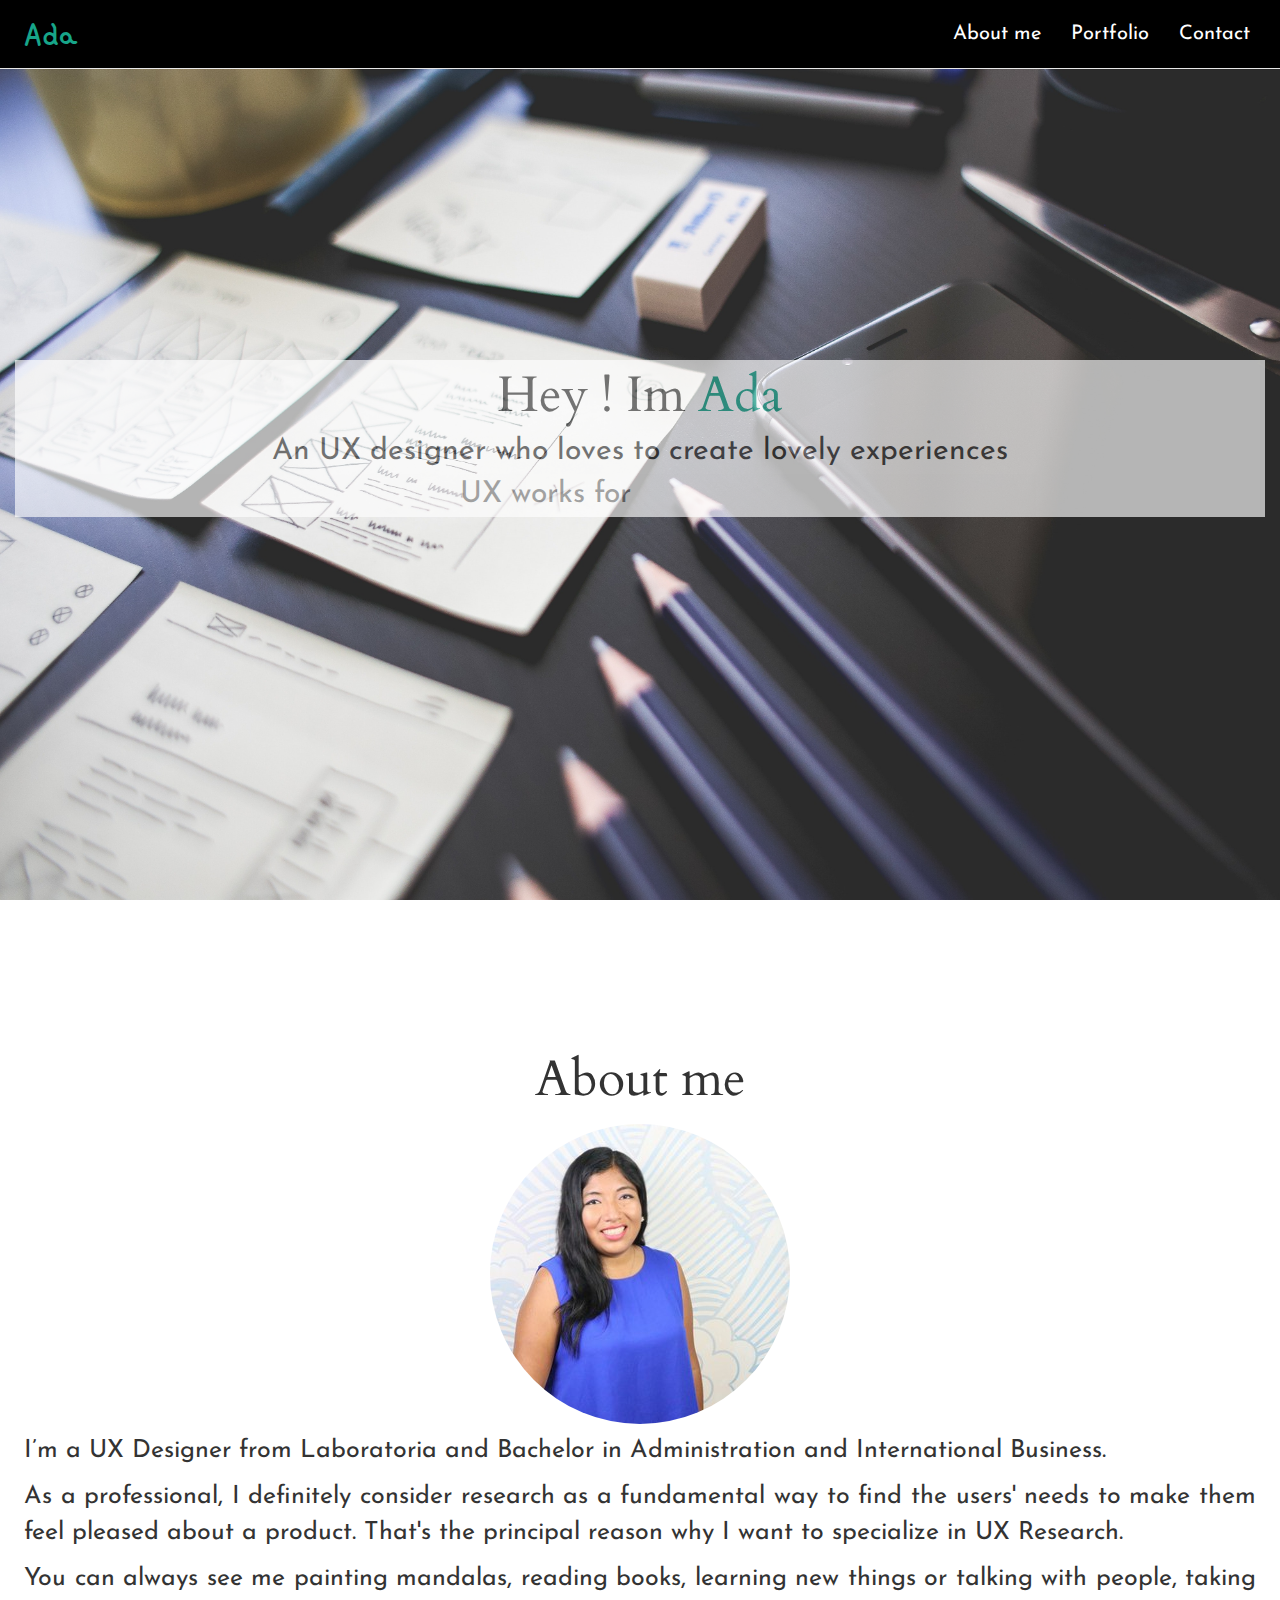
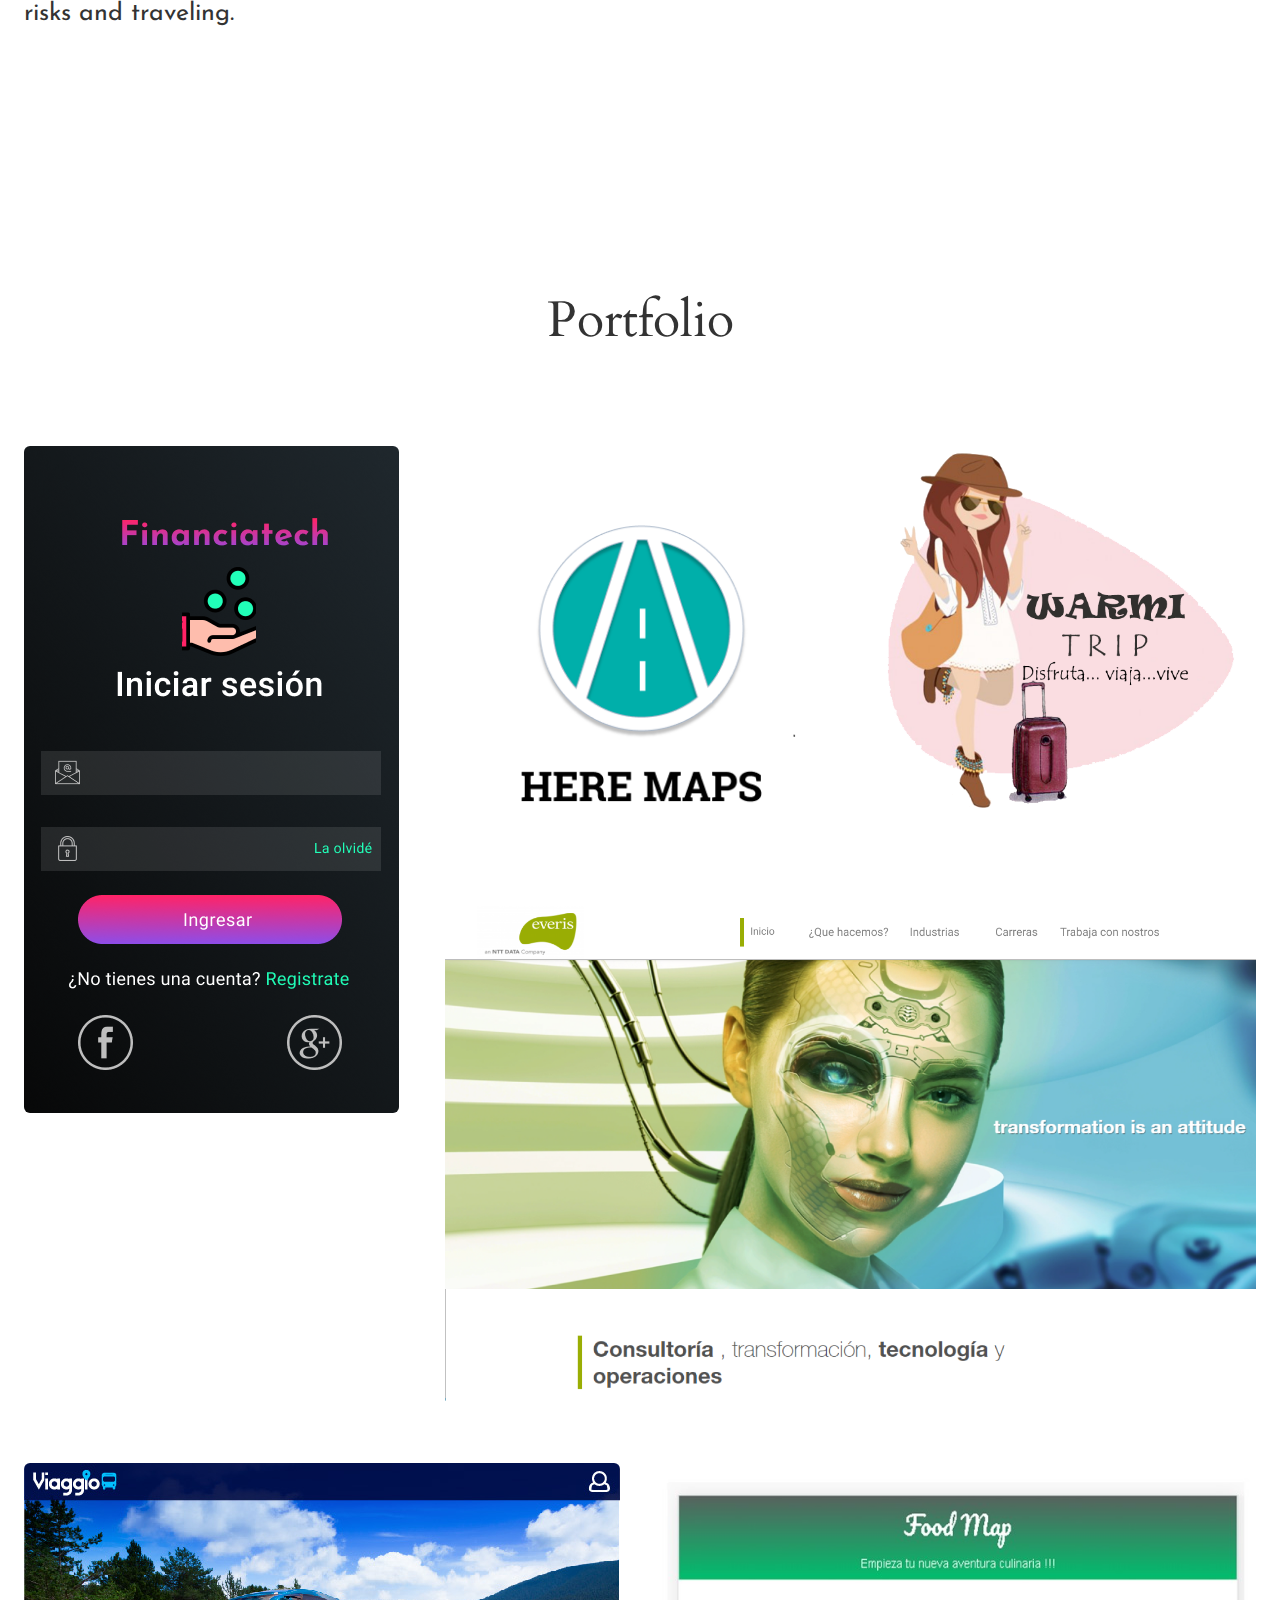
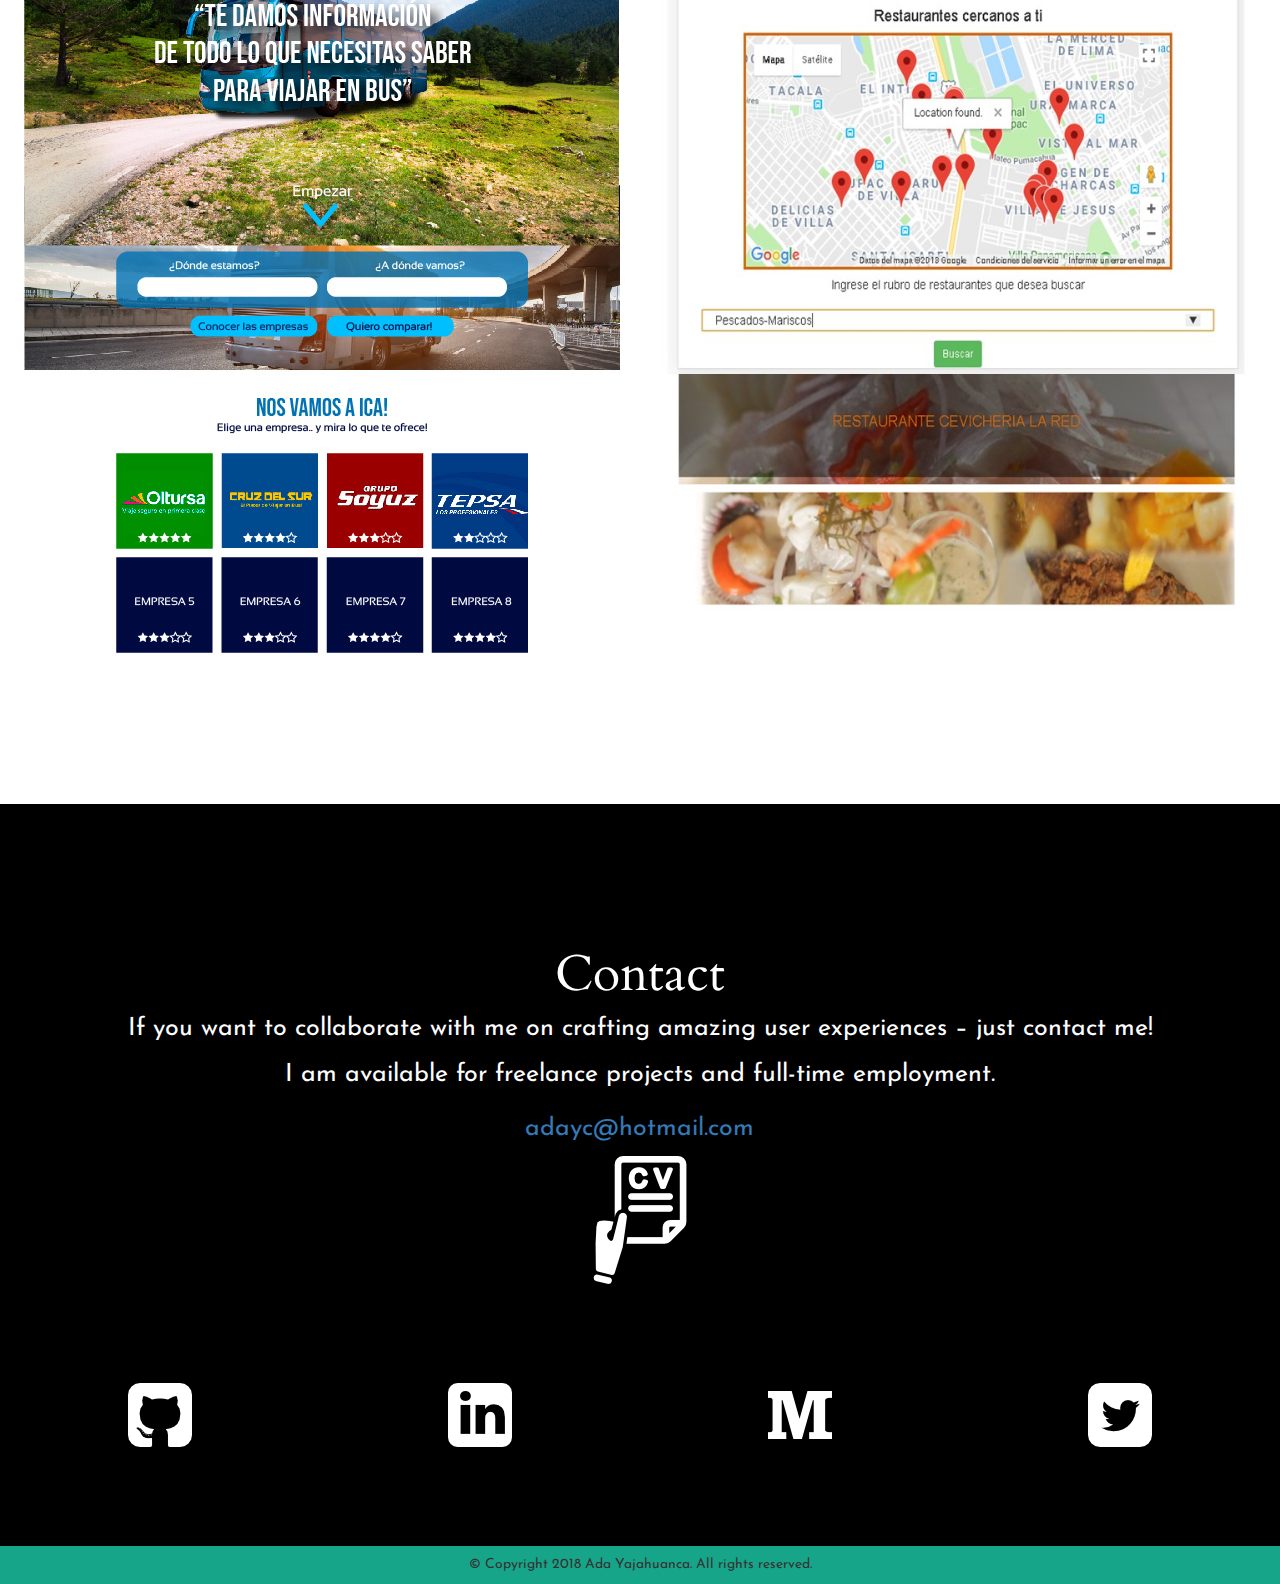
==== index.html @ a83bf4f7 "Añadiendo archivos" ====
<!DOCTYPE html>
<html lang="es">

<head>
  <meta charset="UTF-8">
  <meta name="viewport" content="width=device-width, initial-scale=1.0">
  <meta http-equiv="X-UA-Compatible" content="ie=edge">
  <title>Ada</title>
  <!-- Hojas de estilo para iconos -->
  <link href="https://maxcdn.bootstrapcdn.com/font-awesome/4.7.0/css/font-awesome.min.css" rel="stylesheet" integrity="sha384-wvfXpqpZZVQGK6TAh5PVlGOfQNHSoD2xbE+QkPxCAFlNEevoEH3Sl0sibVcOQVnN"
    crossorigin="anonymous">
  <!-- Fuentes externas -->
  <link href="https://fonts.googleapis.com/css?family=Josefin+Sans:100,300,400,600,700" rel="stylesheet">
  <link href="https://fonts.googleapis.com/css?family=Cardo:400,700" rel="stylesheet">
  <link href="https://fonts.googleapis.com/css?family=Gamja+Flower|Pacifico|Permanent+Marker" rel="stylesheet">
  <link rel="shortcut icon" href="assets/images/brand.png" type="image/x-icon">
  <!-- Hojas de estilo de Bootstrap  -->
  <link type="text/css" rel="stylesheet" href="vendors/bootstrap/css/bootstrap.min.css" />
  <!-- Hojas de estilo personalizadas este proyecto  -->
  <link href="css/main.css" rel="stylesheet">
</head>

<body>
  <header class="container-fluid">
    <div class="row">
      <nav class="navbar navbar-default navbar-fixed-top size-nav bg-black">
        <div class="container-fluid  border-none ">
          <!-- Logo y menú desplegable para menú hamburguesa-->
          <div class="navbar-header  border-none padding">
            <button type="button" class="navbar-toggle collapsed   border-none" data-toggle="collapse" data-target="#bs-example-navbar-collapse-1"
              aria-expanded="false">

              <span class="sr-only">Toggle navigation</span>
              <span class="icon-bar"></span>
              <span class="icon-bar"></span>
              <span class="icon-bar"></span>

            </button>
            <a class="navbar-brand brand-text marine" href="#">Ada</a>
          </div>
          <!-- Lista de links -->
          <div class="collapse navbar-collapse text-center padding" id="bs-example-navbar-collapse-1">
            <div class="flex">
              <ul class="nav navbar-nav">
                <li>
                  <a href="#who" data-scroll class="text-white"> About me</a>
                </li>
               
                <li>
                  <a href="#portfolio" data-scroll class="text-white">Portfolio</a>
                </li>
                <li>
                  <a href="#contact" data-scroll class="text-white">Contact</a>
                </li>

              </ul>
            </div>
          </div>
          <!-- /.navbar-collapse -->
        </div>
        <!-- /.container-fluid -->
      </nav>
    </div>
  </header>
  <main>

    <section class=" ">
      <div class="container-fluid">
        <div class="row">
          <div class="col-xs-12   banner text-center ">
            <div class=" bg-transparent text-center cardo-text "> Hey ! Im
              <span class="marine cardo-text">Ada</span>
            </div>
            <div class=" text-center bg-transparent"> An UX designer who loves to create lovely experiences</div>

            <div class="bg-transparent">
              <span class="bg-transparent">UX works for </span>
              <div class="dropping-texts marine">
                <div class="">Developers</div>
                <div>Designers</div>
                <div>Coders</div>
                <div>Everyone!</div>
              </div>
            </div>
          </div>



        </div>

      </div>
    </section>


    <section id="who" class=" padding text-section ">
      <div class="container-fluid">
        <div class="row">

          <div class="col-xs-12">
            <div class="cardo-text text-center padding-section ">
              About me
            </div>
          </div>
        </div>


        <div class="row bottom">
<div class="">
    <div class="col-xs-12 flex-img padding">
        <img class="img-responsive  img-circle text-center" src="assets/images/ada-portfolio.jpg" alt="Imagen de usuario">
      </div>
    <div class="col-xs-12 text-justify ">



        <p>
          I’m a UX Designer from Laboratoria and Bachelor in Administration and International Business.
        </p>

        <p>
          As a professional, I definitely consider research as a fundamental way to find the users' needs to make them feel pleased
          about a product. That's the principal reason why I want to specialize in UX Research.
          <!-- Soy UX Designer egresada de Laboratoria y Bachiller en Administración de negocios internacionales. Considero a la investigación
              como un medio fundamental para encontrar las necesidades de los usuarios y satisfacerlas. Es por ello que deseo
              especializarme en UX Research.   Siempre puedes encontrarme pintando mándalas, leyendo un libro, aprendiendo cosas nuevas o conversando con las personas,
              tomando riesgos y viajando.-->
        </p>

        <p>
          You can always see me painting mandalas, reading books, learning new things or talking with people, taking risks and traveling.
        </p>


      </div>





      


</div>

          
        </div>

      </div>



    </section>


    <section id="portfolio" class=" padding text-section ">
      <div class="container-fluid ">
        <div class="row">

          <div class="col-xs-12">
            <div class="cardo-text text-center padding-section bottom">
              Portfolio
            </div>
          </div>
        </div>


        <div class="row bottom ">

            <div class=" col-xs-12 col-sm-4 col-lg-4">


                <div class="zoom">
                  <a >
                    <img class="img-rounded img-responsive " src="assets/images/financiatech.png" alt="Logo de aplicación" data-toggle="modal" data-target="#modalfinanciatech">
                  </a>
                </div>
    
                <!--Modal Financiatech-->
                <div class="modal fade text-modal" id="modalfinanciatech" tabindex="-1" role="dialog" aria-labelledby="myModalLabel">
                  <div class="modal-dialog" role="document">
                    <div class="modal-content">
                      <div class="modal-header">
                        <button type="button" class="close" data-dismiss="modal" aria-label="Close">
                          <span aria-hidden="true">&times;</span>
                        </button>
                        <h3 class="modal-title text-center" id="myModalLabel">Financiatech!</h3>
                        <div class="col-xs-6  text-center  ">
    
                          <a class="btn  btn-marine " href="https://github.com/adayc/financiate" target="_blank" role="button">
                            <img src="assets/images/github-marine.png" alt="Imagen de usuario"> View project
    
                          </a>
                        </div>
                        <div class="col-xs-6   text-center">
    
                          <a class="btn btn-marine " href="https://marvelapp.com/85jc571/screen/40120446" target="_blank" role="button">
                            <img src="assets/images/demo.png" alt="Imagen de usuario"> View demo
    
    
                          </a>
                        </div>
                      </div>
                      <div class="modal-body">
                        <h4>Features</h4>
                        <p>
                            Financiatech is an online financial advisor that allows you to invest the savings of young professionals between 18 and 30 years. This financial adviser guides the investment according to the profile that each person has and takes as objectives the motivations, as well as the goals of each one.
                        </p>
                        <h4>Tools used in the project</h4>
                        <p>
                          <ul type="none">
                            <li>
                              -Testing Tools
                            </li>
                            <li>
                              -Affinity map
                            </li>
                            <li>
                              -User personas
                            </li>
                            <li>
                              -Figma
                            </li>
                            <li>
                              -Marvel
                            </li>
                            <li>
                              -User research
                            </li>
                            <li>
                                -Paper prototyping
                              </li>
                          </ul>
                        </p>
                      </div>
    
                    </div>
                  </div>
                </div>
    
              </div>

              <div class=" col-xs-12 col-sm-4 col-lg-4">


                  <div class="zoom">
                    <a >
                      <img class="img-rounded img-responsive " src="assets/images/here.png" alt="Logo de aplicación" data-toggle="modal" data-target="#modalhere">
                    </a>
                  </div>
      
                  <!--Modal Here Maps-->
                  <div class="modal fade text-modal" id="modalhere" tabindex="-1" role="dialog" aria-labelledby="myModalLabel">
                    <div class="modal-dialog" role="document">
                      <div class="modal-content">
                        <div class="modal-header">
                          <button type="button" class="close" data-dismiss="modal" aria-label="Close">
                            <span aria-hidden="true">&times;</span>
                          </button>
                          <h3 class="modal-title text-center" id="myModalLabel">Here Maps</h3>
                          <div class="col-xs-6  text-center  ">
      
                            <a class="btn  btn-marine " href="https://github.com/adayc/heremaps" target="_blank" role="button">
                              <img src="assets/images/github-marine.png" alt="Imagen de usuario"> View project
      
                            </a>
                          </div>
                          <div class="col-xs-6   text-center">
      
                            <a class="btn btn-marine " href="https://marvelapp.com/32j9ic5/screen/40552743" target="_blank" role="button">
                              <img src="assets/images/demo.png" alt="Imagen de usuario"> View demo
      
      
                            </a>
                          </div>
                        </div>
                        <div class="modal-body">
                          <h4>Features</h4>
                          <p>
                              It is a mobile application that allows users to track and monitor routes that take place on outdoor / outdoor trails, aimed at lovers of adventure activities (mountains, lakes, parks, etc.) in Peru. This app allows you to search nearby routes, record them and share photos, videos in real time. In addition to access offline maps and share your location in real time.
                          </p>
                          <h4>Tools used in the project</h4>
                          <p>
                            <ul type="none">
                              <li>
                                -User research
                              </li>
                              <li>
                                -Testing Tools
                              </li>
                              <li>
                                -Prototyping interaction
                              </li>
                              <li>
                                -Figma
                              </li>
                              <li>
                                -Marvel
                              </li>
                              <li>
                                -Maps
                              </li>
                            </ul>
                          </p>
                        </div>
      
                      </div>
                    </div>
                  </div>
      
                </div>
      
                <div class=" col-xs-12  col-sm-4 col-lg-4">


                    <div class="zoom">
                      <a >
                        <img class="img-rounded img-responsive " src="assets/images/logomujerchica.png" alt="Logo de aplicación" data-toggle="modal" data-target="#modalWarmi">
                      </a>
                    </div>
        
                    <!--Modal Warmi-->
                    <div class="modal fade text-modal" id="modalWarmi" tabindex="-1" role="dialog" aria-labelledby="myModalLabel">
                      <div class="modal-dialog" role="document">
                        <div class="modal-content">
                          <div class="modal-header">
                            <button type="button" class="close" data-dismiss="modal" aria-label="Close">
                              <span aria-hidden="true">&times;</span>
                            </button>
                            <h3 class="modal-title text-center" id="myModalLabel">Warmi trip</h3>
                            <div class="col-xs-6  text-center  ">
        
                              <a class="btn  btn-marine " target="_blank" role="button" href="https://github.com/adayc/warmi-trip" >
                                <img src="assets/images/github-marine.png" alt="Imagen de usuario"> View project
        
                              </a>
                            </div>
                            <div class="col-xs-6   text-center">
        
                              <a class="btn btn-marine " target="_blank" role="button" href="https://adayc.github.io/warmi-trip/">
                                <img src="assets/images/demo.png" alt="Imagen de usuario"> View demo
        
        
                              </a>
                            </div>
                          </div>
                          <div class="modal-body">
                            <h4>Features</h4>
                            <p>
                                Warmi trip is a social network oriented only for traveling women. In this you can post photos as well as plan them with a
                                budget and suggestions. In addition to this we offer an emergency button in case you find yourself in
                                a dangerous situation and need help.
                            </p>
                            <h4>Tools used in the project</h4>
                            <p>
                                <ul type="none">
                                    <li>
                                      -HTML5
                                    </li>
                                    <li>
                                      -CSS3
                                    </li>
                                    <li>
                                      -JQuery
                                    </li>
                                    <li>
                                      -User research
                                    </li>
                                    <li>
                                      -Bootstrap
                                    </li>
                                    <li>
                                      -Marvel
                                    </li>
                                  </ul>
                            </p>
                          </div>
        
                        </div>
                      </div>
                    </div>
        
                  </div>
            


              <div class=" col-xs-12 col-sm-12 col-lg-8">


                <div class="zoom">
                  <a >
                    <img class="img-rounded img-responsive " src="assets/images/talentgo.png" alt="Logo de aplicación" data-toggle="modal" data-target="#modaltalentgo">
                  </a>
                </div>
    
                <!--Modal Talent Go-->
                <div class="modal fade text-modal z-index" id="modaltalentgo" tabindex="-1" role="dialog" aria-labelledby="myModalLabel">
                  <div class="modal-dialog" role="document">
                    <div class="modal-content">
                      <div class="modal-header">
                        <button type="button" class="close" data-dismiss="modal" aria-label="Close">
                          <span aria-hidden="true">&times;</span>
                        </button>
                        <h3 class="modal-title text-center" id="myModalLabel">TalentGo - Everis</h3>
                        <div class="col-xs-6  text-center  ">
    
                          <a class="btn  btn-marine " href="https://github.com/adayc/TalentGo-Everis" target="_blank" role="button">
                            <img src="assets/images/github-marine.png" alt="Imagen de usuario"> View project
    
                          </a>
                        </div>
                        <div class="col-xs-6   text-center">
    
                          <a class="btn btn-marine " href="https://marvelapp.com/4066a1d/screen/38906794" target="_blank" role="button">
                            <img src="assets/images/demo.png" alt="Imagen de usuario"> View demo
    
    
                          </a>
                        </div>
                      </div>
                      <div class="modal-body">
                        <h4>Features</h4>
                        <p>
                            It is a virtual platform in which the applicant will have access to a profile where they will be able to test their technical skills, and the recruiter will have access to them, being able to corroborate them; this way you can evaluate them in an efficient way, saving time and money. At the same time, the recruiter will have access to a profile in which they can constantly check the stages of their requirements processes, access data from past candidates and be able to better filter the needs in terms of the profile sought.
                        </p>
                        <h4>Tools used in the project</h4>
                        <p>
                          <ul type="none">
                            <li>
                              -Moments
                            </li>
                            <li>
                              -Archetype
                            </li>
                            <li>
                              -Diagram design
                            </li>
                            <li>
                              -Service design 
                            </li>
                            <li>
                              -Marvel
                            </li>
                            <li>
                              -Figma
                            </li>
                          </ul>
                        </p>
                      </div>
    
                    </div>
                  </div>
                </div>
    
              </div>

         


          
              <div class=" col-xs-12 col-sm-6 col-lg-6">


            <div class="zoom">
              <a>
                <img class="img-rounded img-responsive " src="assets/images/viaggio.jpg" alt="Logo de aplicación" data-toggle="modal" data-target="#modalViaggio">
              </a>
            </div>

            <!--Modal Viaggio-->
            <div class="modal fade text-modal" id="modalViaggio" tabindex="-1" role="dialog" aria-labelledby="myModalLabel">
              <div class="modal-dialog" role="document">
                <div class="modal-content">
                  <div class="modal-header">
                    <button type="button" class="close" data-dismiss="modal" aria-label="Close">
                      <span aria-hidden="true">&times;</span>
                    </button>
                    <h3 class="modal-title text-center" id="myModalLabel">Viaggio</h3>
                    <div class="col-xs-6  text-center  ">

                      <a class="btn  btn-marine " href="https://github.com/adayc/web-buses" target="_blank" role="button">
                        <img src="assets/images/github-marine.png" alt="Imagen de usuario"> View project

                      </a>
                    </div>
                    <div class="col-xs-6   text-center">

                      <a class="btn btn-marine " href="https://marvelapp.com/2jgha7h/screen/38636406" target="_blank" role="button">
                        <img src="assets/images/demo.png" alt="Imagen de usuario"> View demo


                      </a>
                    </div>
                  </div>
                  <div class="modal-body">
                    <h4>Features</h4>
                    <p>
                      Viaggio is a website that allows you to make comparisons between the main services provided by interprovincial buses, and
                      also shows a map with the route and stops. All this with the aim of providing comfort and safety to
                      passengers who choose a bus.
                    </p>
                    <h4>Tools used in the project</h4>
                    <p>
                      <ul type="none">
                        <li>
                          -Storytelling
                        </li>
                        <li>
                          -Affinity map
                        </li>
                        <li>
                          -User personas
                        </li>
                        <li>
                          -Adobe illustrator
                        </li>
                        <li>
                          -Marvel
                        </li>
                        <li>
                          -Content prototype
                        </li>
                      </ul>
                    </p>
                  </div>

                </div>
              </div>
            </div>

          </div>

      
  
            <div class=" col-xs-12 col-sm-6 col-lg-6">


                <div class="zoom">
                  <a>
                    <img class="img-rounded img-responsive " src="assets/images/foodmap.jpg" alt="Logo de aplicación" data-toggle="modal" data-target="#modalFoodmap">
                  </a>
                </div>
    
                <!--Modal Foodmap-->
                <div class="modal fade text-modal" id="modalFoodmap" tabindex="-1" role="dialog" aria-labelledby="myModalLabel">
                  <div class="modal-dialog" role="document">
                    <div class="modal-content">
                      <div class="modal-header">
                        <button type="button" class="close" data-dismiss="modal" aria-label="Close">
                          <span aria-hidden="true">&times;</span>
                        </button>
                        <h3 class="modal-title text-center" id="myModalLabel">Foodmap</h3>
                        <div class="col-xs-6  text-center  ">
    
                          <a class="btn  btn-marine "  href="https://github.com/adayc/foodmap" target="_blank" role="button">
                            <img src="assets/images/github-marine.png" alt="Imagen de usuario"> View project
    
                          </a>
                        </div>
                        <div class="col-xs-6   text-center">
    
                          <a class="btn btn-marine " href="https://adayc.github.io/foodmap/" target="_blank" role="button">
                            <img src="assets/images/demo.png" alt="Imagen de usuario"> View demo
    
    
                          </a>
                        </div>
                      </div>
                      <div class="modal-body">
                        <h4>Features</h4>
                        <p>
                        
                            FoodMap is an application that allows you to find restaurants near your location according to the area, among them we have
                            typical food, fish and seafood, etc. Additional to this shows the location, capacity, payment methods
                            of the restaurant, if it is petfriendly and its website.
                        </p>
                        <h4>Tools used in the project</h4>
                        <p>
                            <ul type="none">
                                <li>
                                  -HTML5
                                </li>
                                <li>
                                  -CSS3
                                </li>
                                <li>
                                  -JQuery
                                </li>
                                <li>
                                  -User research
                                </li>
                                <li>
                                  -Figma
                                </li>
                                <li>
                                  -Marvel
                                </li>
                              </ul>
                          </ul>
                        </p>
                      </div>
    
                    </div>
                  </div>
                </div>
    
              </div>






        </div>

      </div>
    </section>


    <section id="contact" class="bg-black text-white ">
      <div class="container-fluid ">


        <div class="row">
            <div class="col-xs-12">
                <div class="cardo-text text-center padding-section">
                Contact
                </div>
              </div>
        </div>




        <div class="row  text-section">

          <div class=" col-xs-12   text-center      ">



            <p>
              If you want to collaborate with me on crafting amazing user experiences – just contact me!


            </p>




            <p>
              I am available for freelance projects and full-time employment.
            </p>


          </div>
          <div class="  col-sm-4 col-sm-offset-4  col-xs-12 text-center padding  ">
            <a class="" href="to:adayc@hotmail.com?subject=Hi, Ada!">adayc@hotmail.com</a>
          </div>
          <div class="  col-sm-4 col-sm-offset-4  col-xs-12 text-center bottom  ">
            <a href="assets/cv.pdf" download>
              <img src="assets/images/downloadcv.png" alt="Logo de aplicación">
            </a>
          </div>









        </div>
        <div class="row bottom">


          <div class="col-xs-3 text-center padding  ">
            <a href="https://github.com/adayc" target="_blank">
              <img class="" src="assets/images/github-white.png" alt="Logo de aplicación">
            </a>
          </div>


          <div class="col-xs-3 text-center padding ">
            <a href="https://www.linkedin.com/in/adayajahuanca/" target="_blank">
              <img class="" src="assets/images/linkedin-white.png" alt="Logo de aplicación">
            </a>


          </div>
          <div class="col-xs-3 text-center padding ">

            <a href="https://medium.com/@adayc" target="_blank">
              <img class="" src="assets/images/medium-white.png" alt="Logo de aplicación">
            </a>
          </div>



          <div class="col-xs-3 text-center padding ">
            <a href="https://twitter.com/adayc2703" target="_blank">
              <img class="" src="assets/images/twitter-white.png" alt="Logo de aplicación">
            </a>

          </div>



        </div>

      </div>



    </section>

  </main>




  <footer class=" text-center padding">
    © Copyright 2018 Ada Yajahuanca. All rights reserved.
  </footer>
  <!-- Js de Jquery-->
  <script type="text/javascript" src="vendors/js/jquery-3.2.1.min.js"></script>
  <!-- Js de bootstrap-->
  <script type="text/javascript" src="vendors/bootstrap/js/bootstrap.min.js"></script>
  <!-- Js para la página-->
  <script src="js/smooth.js"></script>
  <script type="text/javascript" src="js/app.js"></script>
</body>

</html>
---- css/main.css ----
/*Configuracion inicial de la página*/
/*Resetendo el layout */
* {
  box-sizing: border-box;
  margin: 0;
  padding: 0;
  font-family: 'Josefin Sans', sans-serif;
}



.flex{
  display: flex;
  justify-content: center;

}

.flex-img{
  display: flex;
  justify-content: center;

}

.marine{
  color: #17A589 !important ;
}

.padding{
  padding: 1vh;
}

.size-nav{
  font-size:2rem;
}
.bg-black{
  background-color: black;
}

.text-white{
  color: white !important;
}
a.text-white:hover{
  color: #17A589  !important;
  text-decoration: underline !important;
}
.brand-text{
  font-family: 'Gamja Flower', cursive;
  font-size: 4rem;
}

.cardo-text{
  font-family: 'Cardo', serif;
  font-size: 5rem;
}

.text-section{
  font-size: 2rem;
}

.padding-section{
  padding-top:15vh;
 
}

.bottom{
  padding-bottom:10vh;
 
}

.zoom:hover{
  
  -webkit-transform: scale(1.1);
  -moz-transform: scale(1.1);
  transform: scale(1.1);
  -webkit-box-shadow: 6px 10px 41px 5px rgba(0,0,0,0.33);
-moz-box-shadow: 6px 10px 41px 5px rgba(0,0,0,0.33);
box-shadow: 6px 10px 41px 5px rgba(0,0,0,0.33);
margin-top: 1vh;
 }

 .btn-marine {
 color: #17A589 !important ;
   margin: 2vh;
   padding: 2vh;
 }

 .text-modal{
font-size: 1.5rem;
 }


 footer{
  background-color: #17A589 !important ;
  
 }
@media screen and (min-width: 768px) {
  .flex{
    
    justify-content: flex-end;
  
  }
  .flex-section{
    display: flex;
    justify-content: center;
  
  }
  .text-section{
    font-size: 2.5rem;
  }
}

/* 

 
a.text-black{
color:#000 !important;
}

a.text-black:hover{
  text-decoration:underline !important;
  color: red;
}

/*
body{
/*  background-color:#F7484E;
}

.bg-white{
  background-color:white;
}
.border-radius{
  border: 2px solid #F46E5B;
 margin-bottom:2rem;

  border-radius: 50px 20px;
}
.margin-top{
  margin-top: 12vh;
}

.padding-top{
  padding-top:0vh;
}

.padding-bottom{
  padding-bottom:4vh;
}

.text-josefin{
  font-family: 'Josefin Slab', serif;
  font-weight: bold;
}


.saturate{
  width: 6rem;
  height: 4rem;
  margin:1vh;
}

.saturate:hover {filter: opacity(.5);}



.logo-ada{
  height: 4.5rem;
}

.fondo-grey{
  background-color: #292929;
}










/*---------------------imagen perfil---------------------*/
/*.profile:hover{
  

  -webkit-transform: rotateY(180deg);
  -webkit-transform-style: preserve-3d;
  transform: rotateY(180deg);
  transform-style: preserve-3d;}


 

/*------------------------------------------

.text-paris{
  font-family: 'Parisienne', cursive;
  
 
}

.text-rancho{
  font-family: 'Rancho', cursive;
}

.text-bad{
  font-family: 'Bad Script', cursive;
}


.name{
  font-size: 5.5rem;
  text-decoration:underline;
}




.list-menu li{
  display: inline;
  font-size:1.5rem;
  font-weight: bold;
}


.socials{
 width: 5rem;
}




.big-title{
  
  
  font-size: 6rem;
}

/*
.line{
  outline: solid 1px green;
}


a.text-white:hover{
  color: white;
  text-decoration: underline;
}

.text-link{
  font-size:1.6rem;
}



.text-black{
color: black;
}

.text-gray{
  color: #6B6161;
}
a.text-gray{
  color: #6B6161;
}

a.text-gray:hover{
  text-decoration: underline;
}

.bg-red{
  background-color:#F7484E;
}

.bg-petalos{
  background-image:url('../assets/images/petalos.png')  ;
  background-size:100%;
}



.borde{
 
  /*box-shadow: 5px 5px 5px #F45B97 ; #DAF7A6 
}

.text-section{

 font-size: 2.5rem;
}
.img-skill{
  width:10rem;
  height:10rem;
  margin:1rem;
 
}

.margin-skill{
  margin:1rem;
}

.img-icon{
  width:5%;
 
}

a.mail{
  padding:1rem;
  
  
  border-radius:20px;
  border:solid 1px  #6B6161;
  font-size: 2rem;
color:#F7484E;
}

.cv{
  margin-top:2rem;
  margin-bottom:2rem;
}

footer{
  padding: 1rem;
}



@media screen and (min-width: 768px) {
  .grow:hover
  {
  -webkit-transform: scale(1.1);
  -ms-transform: scale(1.1);
  transform: scale(1.1);
  }

  .grow-big:hover
  {
  -webkit-transform: scale(1.5);
  -ms-transform: scale(1.5);
  transform: scale(1.5);
  }

  .img-port{
    width: 70.8% !important;
    margin-left:15%;
  }
  
  .img-port2{
    width: 76% !important;
    margin-left:12%;
  }

  .saturate{
    width: 1rem;
    height: 5rem;
    margin:0vh;
  }


}

@media screen and (min-width: 1200px) {
  .padding-right{
    padding-right: 11rem !important;
  }
}


/*************************/
.bg-transparent{
  background-color: #ffffff;
  opacity: 0.65;
    filter: alpha(opacity=65);
}

.banner {
  margin:0px;
  text-align:center;
  padding-top:40vh;

  

  font-family:'Roboto';
  font-size:30px;
  
  overflow:hidden;
  animation:bg 5s linear infinite;
  background-image:url('../assets/images/fondo.jpg') ;
  background-size:100% 100%;  
  background-repeat: no-repeat;
 height:100vh;
}

.dropping-texts {
  display: inline-block;
  width: 180px;
  text-align: left;
  height: 30px;
  vertical-align: -2px;
}

.dropping-texts > div {
  font-size:0px;
  opacity:0;
  margin-left:-30px;
  position:absolute;
  
  box-shadow: 0px 60px 25px -20px rgba(0,0,0,0.5);
}

.dropping-texts > div:nth-child(1) {
  animation: roll 5s linear infinite 0s;
}
.dropping-texts > div:nth-child(2) {
  animation: roll 5s linear infinite 1s;
}
.dropping-texts > div:nth-child(3) {
  animation: roll 5s linear infinite 2s;
}
.dropping-texts > div:nth-child(4) {
  animation: roll2 5s linear infinite 3s;
}

@keyframes roll {
  0% {
    font-size:0px;
    opacity:0;
    margin-left:-30px;
    margin-top:0px;
    transform: rotate(-25deg);
  }
  3% {
    opacity:1;
    transform: rotate(0deg);
  }
  5% {
    font-size:inherit;
    opacity:1;
    margin-left:0px;
    margin-top:0px;
  }
  20% {
    font-size:inherit;
    opacity:1;
    margin-left:0px;
    margin-top:0px;
    transform: rotate(0deg);
  }
  27% {
    font-size:0px;
    opacity:0.5;
    margin-left:20px;
    margin-top:100px;
  }
  100% {
    font-size:0px;
    opacity:0;
    margin-left:-30px;
    margin-top:0px;
    transform: rotate(15deg);
  }
}

@keyframes roll2 {
  0% {
    font-size:0px;
    opacity:0;
    margin-left:-30px;
    margin-top:0px;
    transform: rotate(-25deg);
  }
  3% {
    opacity:1;
    transform: rotate(0deg);
  }
  5% {
    font-size:inherit;
    opacity:1;
    margin-left:0px;
    margin-top:0px;
  }
  30% {
    font-size:inherit;
    opacity:1;
    margin-left:0px;
    margin-top:0px;
    transform: rotate(0deg);
  }
  37% {
    font-size:1500px;
    opacity:0;
    /*margin-left:-1000px;
    margin-top:-800px;*/
  }
  100% {
    font-size:0px;
    opacity:0;
    margin-left:-30px;
    margin-top:0px;
    transform: rotate(15deg);
  }
}
/*
@keyframes bg {
  0% {background: #180707;}
  3% {background: #4a1517;}
  20% {background: #7b2427;}
  23% {background: #ac3236;}
  40% {background: #de4046;}
  43% {background: #f7484e;}
  60% {background: #c5393e;}
  63% {background: #942b2e;}
  80% {background: #621c1f;}
  83% {background: #310e0f;}
  100% {background: #f7484e;}
}*/
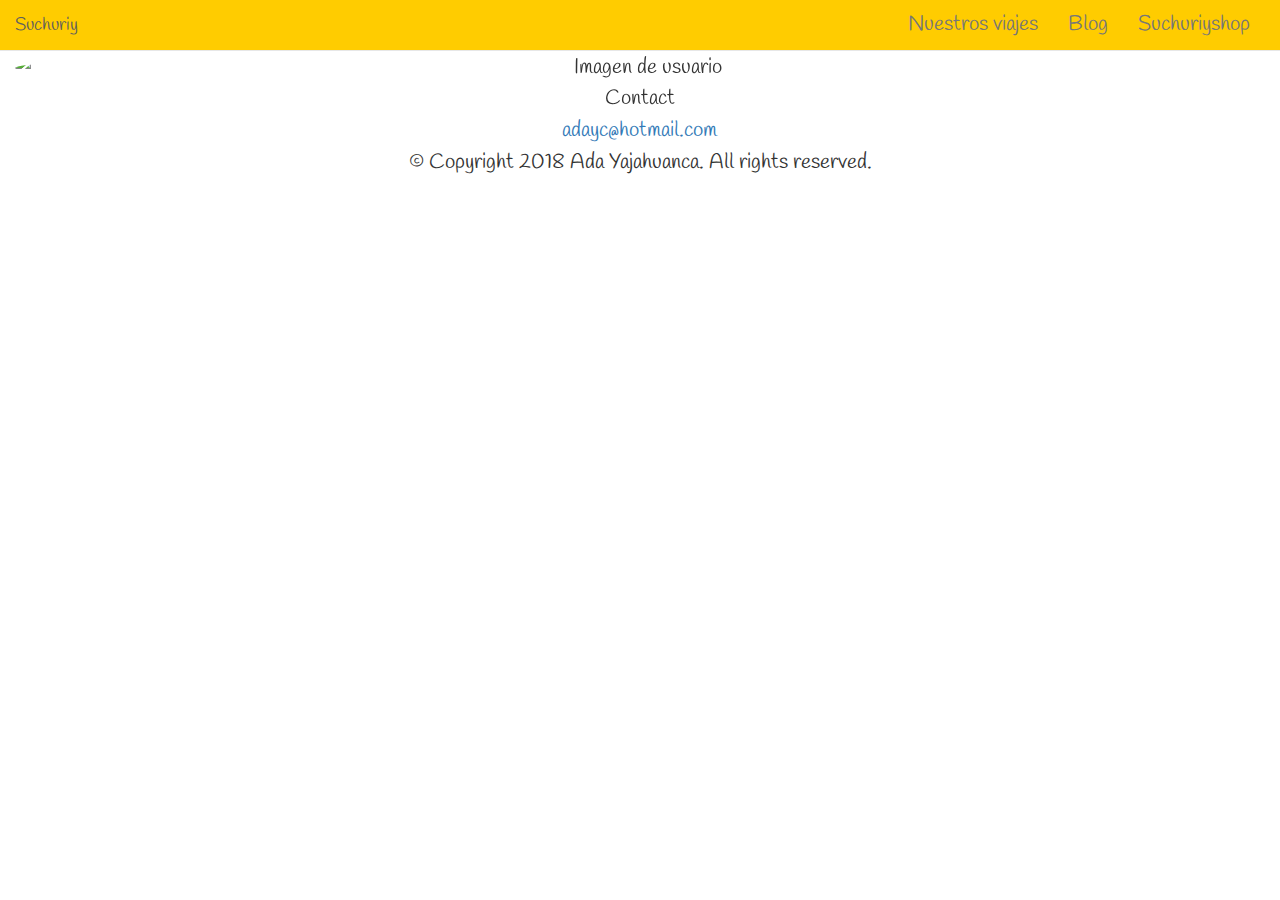
==== commit 433d8ce0: "Añadiendo carrusel" ====
--- a/index.html
+++ b/index.html
@@ -5,13 +5,12 @@
   <meta charset="UTF-8">
   <meta name="viewport" content="width=device-width, initial-scale=1.0">
   <meta http-equiv="X-UA-Compatible" content="ie=edge">
-  <title>Ada</title>
+  <title>Suchuriy - Perú</title>
   <!-- Hojas de estilo para iconos -->
   <link href="https://maxcdn.bootstrapcdn.com/font-awesome/4.7.0/css/font-awesome.min.css" rel="stylesheet" integrity="sha384-wvfXpqpZZVQGK6TAh5PVlGOfQNHSoD2xbE+QkPxCAFlNEevoEH3Sl0sibVcOQVnN"
     crossorigin="anonymous">
   <!-- Fuentes externas -->
-  <link href="https://fonts.googleapis.com/css?family=Josefin+Sans:100,300,400,600,700" rel="stylesheet">
-  <link href="https://fonts.googleapis.com/css?family=Cardo:400,700" rel="stylesheet">
+  <link href="https://fonts.googleapis.com/css?family=Gloria+Hallelujah|Handlee|Montserrat:200,300,400,500,600,700" rel="stylesheet">
   <link href="https://fonts.googleapis.com/css?family=Gamja+Flower|Pacifico|Permanent+Marker" rel="stylesheet">
   <link rel="shortcut icon" href="assets/images/brand.png" type="image/x-icon">
   <!-- Hojas de estilo de Bootstrap  -->
@@ -23,11 +22,11 @@
 <body>
   <header class="container-fluid">
     <div class="row">
-      <nav class="navbar navbar-default navbar-fixed-top size-nav bg-black">
+      <nav class="navbar navbar-default navbar-fixed-top size-nav bg-yellow">
         <div class="container-fluid  border-none ">
           <!-- Logo y menú desplegable para menú hamburguesa-->
           <div class="navbar-header  border-none padding">
-            <button type="button" class="navbar-toggle collapsed   border-none" data-toggle="collapse" data-target="#bs-example-navbar-collapse-1"
+            <button type="button" class="navbar-toggle collapsed pull-left  border-none" data-toggle="collapse" data-target="#bs-example-navbar-collapse-1"
               aria-expanded="false">
 
               <span class="sr-only">Toggle navigation</span>
@@ -36,21 +35,21 @@
               <span class="icon-bar"></span>
 
             </button>
-            <a class="navbar-brand brand-text marine" href="#">Ada</a>
+            <a class="navbar-brand  yellow-text" href="#">Suchuriy</a>
           </div>
           <!-- Lista de links -->
-          <div class="collapse navbar-collapse text-center padding" id="bs-example-navbar-collapse-1">
+          <div class="collapse navbar-collapse text-center pull-right " id="bs-example-navbar-collapse-1">
             <div class="flex">
-              <ul class="nav navbar-nav">
+              <ul class="nav navbar-nav ">
                 <li>
-                  <a href="#who" data-scroll class="text-white"> About me</a>
+                  <a href="#who" data-scroll class=""> Nuestros viajes</a>
                 </li>
                
                 <li>
-                  <a href="#portfolio" data-scroll class="text-white">Portfolio</a>
+                  <a href="#portfolio" data-scroll class="">Blog</a>
                 </li>
                 <li>
-                  <a href="#contact" data-scroll class="text-white">Contact</a>
+                  <a href="#contact" data-scroll class="">Suchuriyshop</a>
                 </li>
 
               </ul>
@@ -62,26 +61,112 @@
       </nav>
     </div>
   </header>
+
+  <div class="container--head">
+
+  
+
+
+
+    
+    <div id="carousel-example-generic" class="carousel slide" data-ride="carousel">
+      <div class="carousel-tooltip">
+        <div class="caraousel-tooltip-item active" data-index="0">
+       
+        </div>
+        <div class="caraousel-tooltip-item" data-index="1">
+          <a href="#" class="tooltip-carousel" style="top:120px;left: 300px;padding:5px 10px;background:#000;color:#fff;display:inline-block" data-container="body" data-toggle="popover" data-placement="top" data-content="Vivamus sagittis lacus vel augue laoreet rutrum faucibus.">
+            
+          </a>
+        </div>
+        <div class="caraousel-tooltip-item" data-index="2">
+          <a href="#" class="tooltip-carousel" style="top:100px;left: 500px;padding:5px 10px;background:#000;color:#fff;display:inline-block" data-container="body" data-toggle="popover" data-placement="bottom" data-content="Vivamus sagittis lacus vel augue laoreet rutrum faucibus.">
+            
+          </a>
+        </div>
+        <div class="caraousel-tooltip-item" data-index="3">
+          <a href="#" class="tooltip-carousel" style="top:20px;left: 300px;padding:5px 10px;background:#000;color:#fff;display:inline-block" data-container="body" data-toggle="popover" data-placement="right" data-content="Vivamus sagittis lacus vel augue laoreet rutrum faucibus.">
+            
+          </a>
+        </div>
+        <div class="caraousel-tooltip-item" data-index="4">
+          <a href="#" class="tooltip-carousel" style="top:180px;left: 200px;padding:5px 10px;background:#000;color:#fff;display:inline-block" data-container="body" data-toggle="popover" data-placement="bottom" data-content="Vivamus sagittis lacus vel augue laoreet rutrum faucibus.">
+           
+          </a>
+        </div>
+      </div>
+  
+      <!-- Indicators -->
+      <ol class="carousel-indicators">
+        <li data-target="#carousel-example-generic" data-slide-to="0" class="active"></li>
+        <li data-target="#carousel-example-generic" data-slide-to="1"></li>
+        <li data-target="#carousel-example-generic" data-slide-to="2"></li>
+        <li data-target="#carousel-example-generic" data-slide-to="3"></li>
+        <li data-target="#carousel-example-generic" data-slide-to="4"></li>
+      </ol>
+  
+      <!-- Wrapper for slides -->
+      <div class="carousel-inner">
+        <div class="item active">
+          <img src="http://lorempixel.com/1000/300/food?1" alt="..." style="width:100%">
+          <div class="carousel-caption">
+            <h3>Lorem ipsum dolor</h3> Lorem ipsum dolor sit amet, tharsiam eam est in.
+          </div>
+        </div>
+        <div class="item">
+          <img src="http://lorempixel.com/1000/300/food?2" alt="..." style="width:100%">
+          <div class="carousel-caption">
+            <h3>Lorem ipsum dolor</h3> Lorem ipsum dolor sit amet, tharsiam eam est in.
+          </div>
+        </div>
+        <div class="item">
+          <img src="http://lorempixel.com/1000/300/food?3" alt="..." style="width:100%">
+          <div class="carousel-caption">
+            <h3>Lorem ipsum dolor</h3> Lorem ipsum dolor sit amet, tharsiam eam est in.
+          </div>
+        </div>
+        <div class="item">
+          <img src="http://lorempixel.com/1000/300/food?4" alt="..." style="width:100%">
+          <div class="carousel-caption">
+            <h3>Lorem ipsum dolor</h3> Lorem ipsum dolor sit amet, tharsiam eam est in.
+          </div>
+        </div>
+        <div class="item">
+          <img src="http://lorempixel.com/1000/300/food?1" alt="..." style="width:100%">
+          <div class="carousel-caption">
+            <h3>Lorem ipsum dolor</h3> Lorem ipsum dolor sit amet, tharsiam eam est in.
+          </div>
+        </div>
+      </div>
+  
+      <!-- Controls -->
+      <a class="left carousel-control" href="#carousel-example-generic" role="button" data-slide="prev">
+        <span class="glyphicon glyphicon-chevron-left"></span>
+      </a>
+      <a class="right carousel-control" href="#carousel-example-generic" role="button" data-slide="next">
+        <span class="glyphicon glyphicon-chevron-right"></span>
+      </a>
+    </div>
+  
+ 
+
+  </div>
+  
+ 
+
+
+
+
+
   <main>
 
     <section class=" ">
       <div class="container-fluid">
         <div class="row">
           <div class="col-xs-12   banner text-center ">
-            <div class=" bg-transparent text-center cardo-text "> Hey ! Im
-              <span class="marine cardo-text">Ada</span>
-            </div>
-            <div class=" text-center bg-transparent"> An UX designer who loves to create lovely experiences</div>
-
-            <div class="bg-transparent">
-              <span class="bg-transparent">UX works for </span>
-              <div class="dropping-texts marine">
-                <div class="">Developers</div>
-                <div>Designers</div>
-                <div>Coders</div>
-                <div>Everyone!</div>
-              </div>
-            </div>
+            
+
+           
           </div>
 
 
@@ -107,28 +192,13 @@
         <div class="row bottom">
 <div class="">
     <div class="col-xs-12 flex-img padding">
-        <img class="img-responsive  img-circle text-center" src="assets/images/ada-portfolio.jpg" alt="Imagen de usuario">
+        <img class="img-responsive  img-circle text-center" src="" alt="Imagen de usuario">
       </div>
     <div class="col-xs-12 text-justify ">
 
 
 
-        <p>
-          I’m a UX Designer from Laboratoria and Bachelor in Administration and International Business.
-        </p>
-
-        <p>
-          As a professional, I definitely consider research as a fundamental way to find the users' needs to make them feel pleased
-          about a product. That's the principal reason why I want to specialize in UX Research.
-          <!-- Soy UX Designer egresada de Laboratoria y Bachiller en Administración de negocios internacionales. Considero a la investigación
-              como un medio fundamental para encontrar las necesidades de los usuarios y satisfacerlas. Es por ello que deseo
-              especializarme en UX Research.   Siempre puedes encontrarme pintando mándalas, leyendo un libro, aprendiendo cosas nuevas o conversando con las personas,
-              tomando riesgos y viajando.-->
-        </p>
-
-        <p>
-          You can always see me painting mandalas, reading books, learning new things or talking with people, taking risks and traveling.
-        </p>
+    
 
 
       </div>
@@ -152,468 +222,7 @@
     </section>
 
 
-    <section id="portfolio" class=" padding text-section ">
-      <div class="container-fluid ">
-        <div class="row">
-
-          <div class="col-xs-12">
-            <div class="cardo-text text-center padding-section bottom">
-              Portfolio
-            </div>
-          </div>
-        </div>
-
-
-        <div class="row bottom ">
-
-            <div class=" col-xs-12 col-sm-4 col-lg-4">
-
-
-                <div class="zoom">
-                  <a >
-                    <img class="img-rounded img-responsive " src="assets/images/financiatech.png" alt="Logo de aplicación" data-toggle="modal" data-target="#modalfinanciatech">
-                  </a>
-                </div>
-    
-                <!--Modal Financiatech-->
-                <div class="modal fade text-modal" id="modalfinanciatech" tabindex="-1" role="dialog" aria-labelledby="myModalLabel">
-                  <div class="modal-dialog" role="document">
-                    <div class="modal-content">
-                      <div class="modal-header">
-                        <button type="button" class="close" data-dismiss="modal" aria-label="Close">
-                          <span aria-hidden="true">&times;</span>
-                        </button>
-                        <h3 class="modal-title text-center" id="myModalLabel">Financiatech!</h3>
-                        <div class="col-xs-6  text-center  ">
-    
-                          <a class="btn  btn-marine " href="https://github.com/adayc/financiate" target="_blank" role="button">
-                            <img src="assets/images/github-marine.png" alt="Imagen de usuario"> View project
-    
-                          </a>
-                        </div>
-                        <div class="col-xs-6   text-center">
-    
-                          <a class="btn btn-marine " href="https://marvelapp.com/85jc571/screen/40120446" target="_blank" role="button">
-                            <img src="assets/images/demo.png" alt="Imagen de usuario"> View demo
-    
-    
-                          </a>
-                        </div>
-                      </div>
-                      <div class="modal-body">
-                        <h4>Features</h4>
-                        <p>
-                            Financiatech is an online financial advisor that allows you to invest the savings of young professionals between 18 and 30 years. This financial adviser guides the investment according to the profile that each person has and takes as objectives the motivations, as well as the goals of each one.
-                        </p>
-                        <h4>Tools used in the project</h4>
-                        <p>
-                          <ul type="none">
-                            <li>
-                              -Testing Tools
-                            </li>
-                            <li>
-                              -Affinity map
-                            </li>
-                            <li>
-                              -User personas
-                            </li>
-                            <li>
-                              -Figma
-                            </li>
-                            <li>
-                              -Marvel
-                            </li>
-                            <li>
-                              -User research
-                            </li>
-                            <li>
-                                -Paper prototyping
-                              </li>
-                          </ul>
-                        </p>
-                      </div>
-    
-                    </div>
-                  </div>
-                </div>
-    
-              </div>
-
-              <div class=" col-xs-12 col-sm-4 col-lg-4">
-
-
-                  <div class="zoom">
-                    <a >
-                      <img class="img-rounded img-responsive " src="assets/images/here.png" alt="Logo de aplicación" data-toggle="modal" data-target="#modalhere">
-                    </a>
-                  </div>
-      
-                  <!--Modal Here Maps-->
-                  <div class="modal fade text-modal" id="modalhere" tabindex="-1" role="dialog" aria-labelledby="myModalLabel">
-                    <div class="modal-dialog" role="document">
-                      <div class="modal-content">
-                        <div class="modal-header">
-                          <button type="button" class="close" data-dismiss="modal" aria-label="Close">
-                            <span aria-hidden="true">&times;</span>
-                          </button>
-                          <h3 class="modal-title text-center" id="myModalLabel">Here Maps</h3>
-                          <div class="col-xs-6  text-center  ">
-      
-                            <a class="btn  btn-marine " href="https://github.com/adayc/heremaps" target="_blank" role="button">
-                              <img src="assets/images/github-marine.png" alt="Imagen de usuario"> View project
-      
-                            </a>
-                          </div>
-                          <div class="col-xs-6   text-center">
-      
-                            <a class="btn btn-marine " href="https://marvelapp.com/32j9ic5/screen/40552743" target="_blank" role="button">
-                              <img src="assets/images/demo.png" alt="Imagen de usuario"> View demo
-      
-      
-                            </a>
-                          </div>
-                        </div>
-                        <div class="modal-body">
-                          <h4>Features</h4>
-                          <p>
-                              It is a mobile application that allows users to track and monitor routes that take place on outdoor / outdoor trails, aimed at lovers of adventure activities (mountains, lakes, parks, etc.) in Peru. This app allows you to search nearby routes, record them and share photos, videos in real time. In addition to access offline maps and share your location in real time.
-                          </p>
-                          <h4>Tools used in the project</h4>
-                          <p>
-                            <ul type="none">
-                              <li>
-                                -User research
-                              </li>
-                              <li>
-                                -Testing Tools
-                              </li>
-                              <li>
-                                -Prototyping interaction
-                              </li>
-                              <li>
-                                -Figma
-                              </li>
-                              <li>
-                                -Marvel
-                              </li>
-                              <li>
-                                -Maps
-                              </li>
-                            </ul>
-                          </p>
-                        </div>
-      
-                      </div>
-                    </div>
-                  </div>
-      
-                </div>
-      
-                <div class=" col-xs-12  col-sm-4 col-lg-4">
-
-
-                    <div class="zoom">
-                      <a >
-                        <img class="img-rounded img-responsive " src="assets/images/logomujerchica.png" alt="Logo de aplicación" data-toggle="modal" data-target="#modalWarmi">
-                      </a>
-                    </div>
-        
-                    <!--Modal Warmi-->
-                    <div class="modal fade text-modal" id="modalWarmi" tabindex="-1" role="dialog" aria-labelledby="myModalLabel">
-                      <div class="modal-dialog" role="document">
-                        <div class="modal-content">
-                          <div class="modal-header">
-                            <button type="button" class="close" data-dismiss="modal" aria-label="Close">
-                              <span aria-hidden="true">&times;</span>
-                            </button>
-                            <h3 class="modal-title text-center" id="myModalLabel">Warmi trip</h3>
-                            <div class="col-xs-6  text-center  ">
-        
-                              <a class="btn  btn-marine " target="_blank" role="button" href="https://github.com/adayc/warmi-trip" >
-                                <img src="assets/images/github-marine.png" alt="Imagen de usuario"> View project
-        
-                              </a>
-                            </div>
-                            <div class="col-xs-6   text-center">
-        
-                              <a class="btn btn-marine " target="_blank" role="button" href="https://adayc.github.io/warmi-trip/">
-                                <img src="assets/images/demo.png" alt="Imagen de usuario"> View demo
-        
-        
-                              </a>
-                            </div>
-                          </div>
-                          <div class="modal-body">
-                            <h4>Features</h4>
-                            <p>
-                                Warmi trip is a social network oriented only for traveling women. In this you can post photos as well as plan them with a
-                                budget and suggestions. In addition to this we offer an emergency button in case you find yourself in
-                                a dangerous situation and need help.
-                            </p>
-                            <h4>Tools used in the project</h4>
-                            <p>
-                                <ul type="none">
-                                    <li>
-                                      -HTML5
-                                    </li>
-                                    <li>
-                                      -CSS3
-                                    </li>
-                                    <li>
-                                      -JQuery
-                                    </li>
-                                    <li>
-                                      -User research
-                                    </li>
-                                    <li>
-                                      -Bootstrap
-                                    </li>
-                                    <li>
-                                      -Marvel
-                                    </li>
-                                  </ul>
-                            </p>
-                          </div>
-        
-                        </div>
-                      </div>
-                    </div>
-        
-                  </div>
-            
-
-
-              <div class=" col-xs-12 col-sm-12 col-lg-8">
-
-
-                <div class="zoom">
-                  <a >
-                    <img class="img-rounded img-responsive " src="assets/images/talentgo.png" alt="Logo de aplicación" data-toggle="modal" data-target="#modaltalentgo">
-                  </a>
-                </div>
-    
-                <!--Modal Talent Go-->
-                <div class="modal fade text-modal z-index" id="modaltalentgo" tabindex="-1" role="dialog" aria-labelledby="myModalLabel">
-                  <div class="modal-dialog" role="document">
-                    <div class="modal-content">
-                      <div class="modal-header">
-                        <button type="button" class="close" data-dismiss="modal" aria-label="Close">
-                          <span aria-hidden="true">&times;</span>
-                        </button>
-                        <h3 class="modal-title text-center" id="myModalLabel">TalentGo - Everis</h3>
-                        <div class="col-xs-6  text-center  ">
-    
-                          <a class="btn  btn-marine " href="https://github.com/adayc/TalentGo-Everis" target="_blank" role="button">
-                            <img src="assets/images/github-marine.png" alt="Imagen de usuario"> View project
-    
-                          </a>
-                        </div>
-                        <div class="col-xs-6   text-center">
-    
-                          <a class="btn btn-marine " href="https://marvelapp.com/4066a1d/screen/38906794" target="_blank" role="button">
-                            <img src="assets/images/demo.png" alt="Imagen de usuario"> View demo
-    
-    
-                          </a>
-                        </div>
-                      </div>
-                      <div class="modal-body">
-                        <h4>Features</h4>
-                        <p>
-                            It is a virtual platform in which the applicant will have access to a profile where they will be able to test their technical skills, and the recruiter will have access to them, being able to corroborate them; this way you can evaluate them in an efficient way, saving time and money. At the same time, the recruiter will have access to a profile in which they can constantly check the stages of their requirements processes, access data from past candidates and be able to better filter the needs in terms of the profile sought.
-                        </p>
-                        <h4>Tools used in the project</h4>
-                        <p>
-                          <ul type="none">
-                            <li>
-                              -Moments
-                            </li>
-                            <li>
-                              -Archetype
-                            </li>
-                            <li>
-                              -Diagram design
-                            </li>
-                            <li>
-                              -Service design 
-                            </li>
-                            <li>
-                              -Marvel
-                            </li>
-                            <li>
-                              -Figma
-                            </li>
-                          </ul>
-                        </p>
-                      </div>
-    
-                    </div>
-                  </div>
-                </div>
-    
-              </div>
-
-         
-
-
-          
-              <div class=" col-xs-12 col-sm-6 col-lg-6">
-
-
-            <div class="zoom">
-              <a>
-                <img class="img-rounded img-responsive " src="assets/images/viaggio.jpg" alt="Logo de aplicación" data-toggle="modal" data-target="#modalViaggio">
-              </a>
-            </div>
-
-            <!--Modal Viaggio-->
-            <div class="modal fade text-modal" id="modalViaggio" tabindex="-1" role="dialog" aria-labelledby="myModalLabel">
-              <div class="modal-dialog" role="document">
-                <div class="modal-content">
-                  <div class="modal-header">
-                    <button type="button" class="close" data-dismiss="modal" aria-label="Close">
-                      <span aria-hidden="true">&times;</span>
-                    </button>
-                    <h3 class="modal-title text-center" id="myModalLabel">Viaggio</h3>
-                    <div class="col-xs-6  text-center  ">
-
-                      <a class="btn  btn-marine " href="https://github.com/adayc/web-buses" target="_blank" role="button">
-                        <img src="assets/images/github-marine.png" alt="Imagen de usuario"> View project
-
-                      </a>
-                    </div>
-                    <div class="col-xs-6   text-center">
-
-                      <a class="btn btn-marine " href="https://marvelapp.com/2jgha7h/screen/38636406" target="_blank" role="button">
-                        <img src="assets/images/demo.png" alt="Imagen de usuario"> View demo
-
-
-                      </a>
-                    </div>
-                  </div>
-                  <div class="modal-body">
-                    <h4>Features</h4>
-                    <p>
-                      Viaggio is a website that allows you to make comparisons between the main services provided by interprovincial buses, and
-                      also shows a map with the route and stops. All this with the aim of providing comfort and safety to
-                      passengers who choose a bus.
-                    </p>
-                    <h4>Tools used in the project</h4>
-                    <p>
-                      <ul type="none">
-                        <li>
-                          -Storytelling
-                        </li>
-                        <li>
-                          -Affinity map
-                        </li>
-                        <li>
-                          -User personas
-                        </li>
-                        <li>
-                          -Adobe illustrator
-                        </li>
-                        <li>
-                          -Marvel
-                        </li>
-                        <li>
-                          -Content prototype
-                        </li>
-                      </ul>
-                    </p>
-                  </div>
-
-                </div>
-              </div>
-            </div>
-
-          </div>
-
-      
-  
-            <div class=" col-xs-12 col-sm-6 col-lg-6">
-
-
-                <div class="zoom">
-                  <a>
-                    <img class="img-rounded img-responsive " src="assets/images/foodmap.jpg" alt="Logo de aplicación" data-toggle="modal" data-target="#modalFoodmap">
-                  </a>
-                </div>
-    
-                <!--Modal Foodmap-->
-                <div class="modal fade text-modal" id="modalFoodmap" tabindex="-1" role="dialog" aria-labelledby="myModalLabel">
-                  <div class="modal-dialog" role="document">
-                    <div class="modal-content">
-                      <div class="modal-header">
-                        <button type="button" class="close" data-dismiss="modal" aria-label="Close">
-                          <span aria-hidden="true">&times;</span>
-                        </button>
-                        <h3 class="modal-title text-center" id="myModalLabel">Foodmap</h3>
-                        <div class="col-xs-6  text-center  ">
-    
-                          <a class="btn  btn-marine "  href="https://github.com/adayc/foodmap" target="_blank" role="button">
-                            <img src="assets/images/github-marine.png" alt="Imagen de usuario"> View project
-    
-                          </a>
-                        </div>
-                        <div class="col-xs-6   text-center">
-    
-                          <a class="btn btn-marine " href="https://adayc.github.io/foodmap/" target="_blank" role="button">
-                            <img src="assets/images/demo.png" alt="Imagen de usuario"> View demo
-    
-    
-                          </a>
-                        </div>
-                      </div>
-                      <div class="modal-body">
-                        <h4>Features</h4>
-                        <p>
-                        
-                            FoodMap is an application that allows you to find restaurants near your location according to the area, among them we have
-                            typical food, fish and seafood, etc. Additional to this shows the location, capacity, payment methods
-                            of the restaurant, if it is petfriendly and its website.
-                        </p>
-                        <h4>Tools used in the project</h4>
-                        <p>
-                            <ul type="none">
-                                <li>
-                                  -HTML5
-                                </li>
-                                <li>
-                                  -CSS3
-                                </li>
-                                <li>
-                                  -JQuery
-                                </li>
-                                <li>
-                                  -User research
-                                </li>
-                                <li>
-                                  -Figma
-                                </li>
-                                <li>
-                                  -Marvel
-                                </li>
-                              </ul>
-                          </ul>
-                        </p>
-                      </div>
-    
-                    </div>
-                  </div>
-                </div>
-    
-              </div>
-
-
-
-
-
-
-        </div>
-
-      </div>
-    </section>
+    <section id="portfolio" class=" padding text-section "> </section>
 
 
     <section id="contact" class="bg-black text-white ">
@@ -637,28 +246,13 @@
 
 
 
-            <p>
-              If you want to collaborate with me on crafting amazing user experiences – just contact me!
-
-
-            </p>
-
-
-
-
-            <p>
-              I am available for freelance projects and full-time employment.
-            </p>
-
 
           </div>
           <div class="  col-sm-4 col-sm-offset-4  col-xs-12 text-center padding  ">
             <a class="" href="to:adayc@hotmail.com?subject=Hi, Ada!">adayc@hotmail.com</a>
           </div>
           <div class="  col-sm-4 col-sm-offset-4  col-xs-12 text-center bottom  ">
-            <a href="assets/cv.pdf" download>
-              <img src="assets/images/downloadcv.png" alt="Logo de aplicación">
-            </a>
+           
           </div>
 
 
@@ -674,32 +268,23 @@
 
 
           <div class="col-xs-3 text-center padding  ">
-            <a href="https://github.com/adayc" target="_blank">
-              <img class="" src="assets/images/github-white.png" alt="Logo de aplicación">
-            </a>
+            
           </div>
 
 
           <div class="col-xs-3 text-center padding ">
-            <a href="https://www.linkedin.com/in/adayajahuanca/" target="_blank">
-              <img class="" src="assets/images/linkedin-white.png" alt="Logo de aplicación">
-            </a>
-
+         
 
           </div>
           <div class="col-xs-3 text-center padding ">
 
-            <a href="https://medium.com/@adayc" target="_blank">
-              <img class="" src="assets/images/medium-white.png" alt="Logo de aplicación">
-            </a>
+            
           </div>
 
 
 
           <div class="col-xs-3 text-center padding ">
-            <a href="https://twitter.com/adayc2703" target="_blank">
-              <img class="" src="assets/images/twitter-white.png" alt="Logo de aplicación">
-            </a>
+         
 
           </div>
 
@@ -728,6 +313,13 @@
   <!-- Js para la página-->
   <script src="js/smooth.js"></script>
   <script type="text/javascript" src="js/app.js"></script>
+
+  
+  <!-- Bootstrap -->
+  <link href="https://maxcdn.bootstrapcdn.com/bootstrap/3.2.0/css/bootstrap.min.css" rel="stylesheet">
+  <!-- jQuery (necessary for Bootstrap's JavaScript plugins) -->
+  <script src="https://ajax.googleapis.com/ajax/libs/jquery/1.11.1/jquery.min.js"></script>
+ 
 </body>
 
 </html>--- a/css/main.css
+++ b/css/main.css
@@ -4,11 +4,21 @@
   box-sizing: border-box;
   margin: 0;
   padding: 0;
-  font-family: 'Josefin Sans', sans-serif;
+  font-family: 'Handlee', cursive;
+  font-size: 16pt;
+}
+/*
+font-family: 'Handlee', cursive;
+font-family: 'Gloria Hallelujah', cursive;
+font-family: 'Montserrat', sans-serif;
+*/
+
+.bg-yellow{
+  background-color: #FFCC00 !important ;
 }
 
 
-
+/*
 .flex{
   display: flex;
   justify-content: center;
@@ -21,9 +31,7 @@
 
 }
 
-.marine{
-  color: #17A589 !important ;
-}
+
 
 .padding{
   padding: 1vh;
@@ -67,16 +75,7 @@
  
 }
 
-.zoom:hover{
-  
-  -webkit-transform: scale(1.1);
-  -moz-transform: scale(1.1);
-  transform: scale(1.1);
-  -webkit-box-shadow: 6px 10px 41px 5px rgba(0,0,0,0.33);
--moz-box-shadow: 6px 10px 41px 5px rgba(0,0,0,0.33);
-box-shadow: 6px 10px 41px 5px rgba(0,0,0,0.33);
-margin-top: 1vh;
- }
+
 
  .btn-marine {
  color: #17A589 !important ;
@@ -93,425 +92,28 @@
   background-color: #17A589 !important ;
   
  }
-@media screen and (min-width: 768px) {
-  .flex{
-    
-    justify-content: flex-end;
-  
-  }
-  .flex-section{
-    display: flex;
-    justify-content: center;
-  
-  }
-  .text-section{
-    font-size: 2.5rem;
-  }
+ */
+
+/**************carrusel**************/
+ .container--head {
+  background: #BF3E11;
 }
 
-/* 
-
- 
-a.text-black{
-color:#000 !important;
+.tooltip-carousel {
+  position: absolute;
+  z-index: 11;
+  border-radius: 50%;
 }
 
-a.text-black:hover{
-  text-decoration:underline !important;
-  color: red;
+.caraousel-tooltip-item {
+  display: none;
 }
 
-/*
-body{
-/*  background-color:#F7484E;
-}
-
-.bg-white{
-  background-color:white;
-}
-.border-radius{
-  border: 2px solid #F46E5B;
- margin-bottom:2rem;
-
-  border-radius: 50px 20px;
-}
-.margin-top{
-  margin-top: 12vh;
-}
-
-.padding-top{
-  padding-top:0vh;
-}
-
-.padding-bottom{
-  padding-bottom:4vh;
-}
-
-.text-josefin{
-  font-family: 'Josefin Slab', serif;
-  font-weight: bold;
+.caraousel-tooltip-item.active {
+  display: block;
 }
 
 
-.saturate{
-  width: 6rem;
-  height: 4rem;
-  margin:1vh;
-}
-
-.saturate:hover {filter: opacity(.5);}
-
-
-
-.logo-ada{
-  height: 4.5rem;
-}
-
-.fondo-grey{
-  background-color: #292929;
-}
-
-
-
-
-
-
-
-
-
-
-/*---------------------imagen perfil---------------------*/
-/*.profile:hover{
-  
-
-  -webkit-transform: rotateY(180deg);
-  -webkit-transform-style: preserve-3d;
-  transform: rotateY(180deg);
-  transform-style: preserve-3d;}
-
-
- 
-
-/*------------------------------------------
-
-.text-paris{
-  font-family: 'Parisienne', cursive;
-  
- 
-}
-
-.text-rancho{
-  font-family: 'Rancho', cursive;
-}
-
-.text-bad{
-  font-family: 'Bad Script', cursive;
-}
-
-
-.name{
-  font-size: 5.5rem;
-  text-decoration:underline;
-}
-
-
-
-
-.list-menu li{
-  display: inline;
-  font-size:1.5rem;
-  font-weight: bold;
-}
-
-
-.socials{
- width: 5rem;
-}
-
-
-
-
-.big-title{
-  
-  
-  font-size: 6rem;
-}
-
-/*
-.line{
-  outline: solid 1px green;
-}
-
-
-a.text-white:hover{
-  color: white;
-  text-decoration: underline;
-}
-
-.text-link{
-  font-size:1.6rem;
-}
-
-
-
-.text-black{
-color: black;
-}
-
-.text-gray{
-  color: #6B6161;
-}
-a.text-gray{
-  color: #6B6161;
-}
-
-a.text-gray:hover{
-  text-decoration: underline;
-}
-
-.bg-red{
-  background-color:#F7484E;
-}
-
-.bg-petalos{
-  background-image:url('../assets/images/petalos.png')  ;
-  background-size:100%;
-}
-
-
-
-.borde{
- 
-  /*box-shadow: 5px 5px 5px #F45B97 ; #DAF7A6 
-}
-
-.text-section{
-
- font-size: 2.5rem;
-}
-.img-skill{
-  width:10rem;
-  height:10rem;
-  margin:1rem;
- 
-}
-
-.margin-skill{
-  margin:1rem;
-}
-
-.img-icon{
-  width:5%;
- 
-}
-
-a.mail{
-  padding:1rem;
-  
-  
-  border-radius:20px;
-  border:solid 1px  #6B6161;
-  font-size: 2rem;
-color:#F7484E;
-}
-
-.cv{
-  margin-top:2rem;
-  margin-bottom:2rem;
-}
-
-footer{
-  padding: 1rem;
-}
-
-
-
 @media screen and (min-width: 768px) {
-  .grow:hover
-  {
-  -webkit-transform: scale(1.1);
-  -ms-transform: scale(1.1);
-  transform: scale(1.1);
-  }
-
-  .grow-big:hover
-  {
-  -webkit-transform: scale(1.5);
-  -ms-transform: scale(1.5);
-  transform: scale(1.5);
-  }
-
-  .img-port{
-    width: 70.8% !important;
-    margin-left:15%;
-  }
-  
-  .img-port2{
-    width: 76% !important;
-    margin-left:12%;
-  }
-
-  .saturate{
-    width: 1rem;
-    height: 5rem;
-    margin:0vh;
-  }
-
 
 }
-
-@media screen and (min-width: 1200px) {
-  .padding-right{
-    padding-right: 11rem !important;
-  }
-}
-
-
-/*************************/
-.bg-transparent{
-  background-color: #ffffff;
-  opacity: 0.65;
-    filter: alpha(opacity=65);
-}
-
-.banner {
-  margin:0px;
-  text-align:center;
-  padding-top:40vh;
-
-  
-
-  font-family:'Roboto';
-  font-size:30px;
-  
-  overflow:hidden;
-  animation:bg 5s linear infinite;
-  background-image:url('../assets/images/fondo.jpg') ;
-  background-size:100% 100%;  
-  background-repeat: no-repeat;
- height:100vh;
-}
-
-.dropping-texts {
-  display: inline-block;
-  width: 180px;
-  text-align: left;
-  height: 30px;
-  vertical-align: -2px;
-}
-
-.dropping-texts > div {
-  font-size:0px;
-  opacity:0;
-  margin-left:-30px;
-  position:absolute;
-  
-  box-shadow: 0px 60px 25px -20px rgba(0,0,0,0.5);
-}
-
-.dropping-texts > div:nth-child(1) {
-  animation: roll 5s linear infinite 0s;
-}
-.dropping-texts > div:nth-child(2) {
-  animation: roll 5s linear infinite 1s;
-}
-.dropping-texts > div:nth-child(3) {
-  animation: roll 5s linear infinite 2s;
-}
-.dropping-texts > div:nth-child(4) {
-  animation: roll2 5s linear infinite 3s;
-}
-
-@keyframes roll {
-  0% {
-    font-size:0px;
-    opacity:0;
-    margin-left:-30px;
-    margin-top:0px;
-    transform: rotate(-25deg);
-  }
-  3% {
-    opacity:1;
-    transform: rotate(0deg);
-  }
-  5% {
-    font-size:inherit;
-    opacity:1;
-    margin-left:0px;
-    margin-top:0px;
-  }
-  20% {
-    font-size:inherit;
-    opacity:1;
-    margin-left:0px;
-    margin-top:0px;
-    transform: rotate(0deg);
-  }
-  27% {
-    font-size:0px;
-    opacity:0.5;
-    margin-left:20px;
-    margin-top:100px;
-  }
-  100% {
-    font-size:0px;
-    opacity:0;
-    margin-left:-30px;
-    margin-top:0px;
-    transform: rotate(15deg);
-  }
-}
-
-@keyframes roll2 {
-  0% {
-    font-size:0px;
-    opacity:0;
-    margin-left:-30px;
-    margin-top:0px;
-    transform: rotate(-25deg);
-  }
-  3% {
-    opacity:1;
-    transform: rotate(0deg);
-  }
-  5% {
-    font-size:inherit;
-    opacity:1;
-    margin-left:0px;
-    margin-top:0px;
-  }
-  30% {
-    font-size:inherit;
-    opacity:1;
-    margin-left:0px;
-    margin-top:0px;
-    transform: rotate(0deg);
-  }
-  37% {
-    font-size:1500px;
-    opacity:0;
-    /*margin-left:-1000px;
-    margin-top:-800px;*/
-  }
-  100% {
-    font-size:0px;
-    opacity:0;
-    margin-left:-30px;
-    margin-top:0px;
-    transform: rotate(15deg);
-  }
-}
-/*
-@keyframes bg {
-  0% {background: #180707;}
-  3% {background: #4a1517;}
-  20% {background: #7b2427;}
-  23% {background: #ac3236;}
-  40% {background: #de4046;}
-  43% {background: #f7484e;}
-  60% {background: #c5393e;}
-  63% {background: #942b2e;}
-  80% {background: #621c1f;}
-  83% {background: #310e0f;}
-  100% {background: #f7484e;}
-}*/